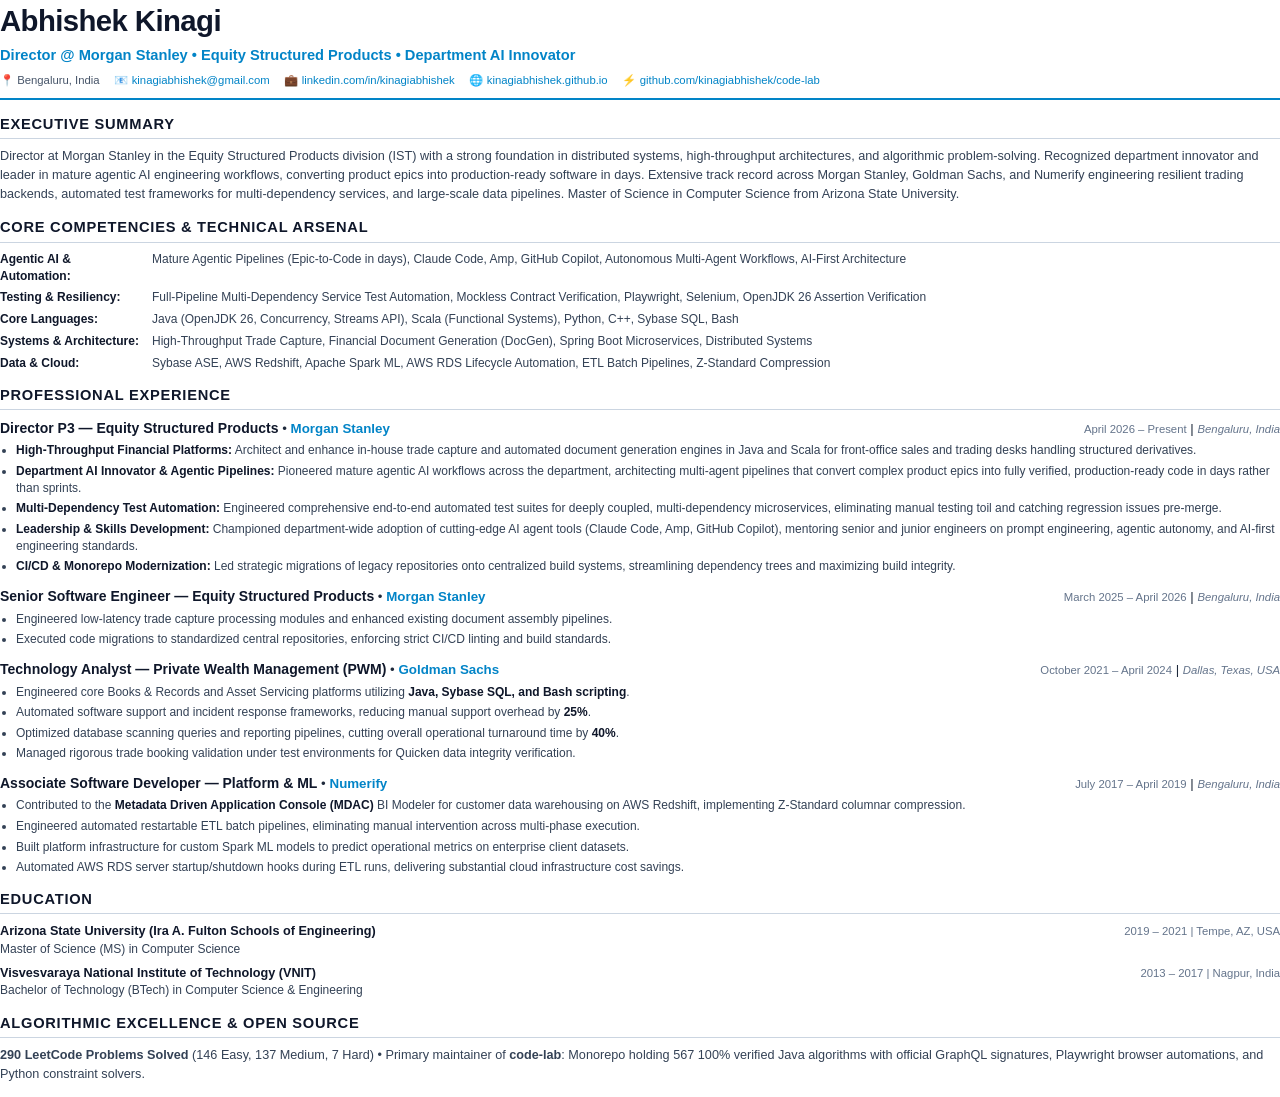
==== resume_source.html @ 62c8afc7 "feat: switch to light quartz theme, add theme toggle, update executive resume and spotlight agentic " ====
<!DOCTYPE html>
<html lang="en">
<head>
  <meta charset="UTF-8">
  <title>Abhishek Kinagi - Resume</title>
  <style>
    @page {
      size: A4;
      margin: 12mm 14mm;
    }
    * {
      box-sizing: border-box;
      margin: 0;
      padding: 0;
    }
    body {
      font-family: -apple-system, BlinkMacSystemFont, "Segoe UI", Roboto, "Helvetica Neue", Arial, sans-serif;
      color: #1e293b;
      background: #fff;
      font-size: 10pt;
      line-height: 1.45;
    }
    a {
      color: #0284c7;
      text-decoration: none;
    }
    header {
      border-bottom: 2px solid #0284c7;
      padding-bottom: 10px;
      margin-bottom: 14px;
    }
    .header-row {
      display: flex;
      justify-content: space-between;
      align-items: baseline;
    }
    h1 {
      font-size: 22pt;
      font-weight: 800;
      color: #0f172a;
      letter-spacing: -0.02em;
    }
    .title-sub {
      font-size: 11pt;
      font-weight: 600;
      color: #0284c7;
      margin-top: 2px;
    }
    .contact-info {
      font-size: 8.5pt;
      color: #475569;
      margin-top: 6px;
      display: flex;
      gap: 14px;
      flex-wrap: wrap;
    }
    .contact-info span {
      display: inline-flex;
      align-items: center;
      gap: 4px;
    }
    .section {
      margin-bottom: 13px;
    }
    .section-title {
      font-size: 11pt;
      font-weight: 700;
      text-transform: uppercase;
      letter-spacing: 0.05em;
      color: #0f172a;
      border-bottom: 1px solid #cbd5e1;
      padding-bottom: 3px;
      margin-bottom: 8px;
    }
    .summary-text {
      font-size: 9.5pt;
      color: #334155;
      line-height: 1.5;
    }
    .skills-grid {
      display: grid;
      grid-template-columns: 140px 1fr;
      gap: 5px 12px;
      font-size: 9pt;
      line-height: 1.4;
    }
    .skill-cat {
      font-weight: 700;
      color: #0f172a;
    }
    .skill-items {
      color: #334155;
    }
    .job-entry {
      margin-bottom: 11px;
    }
    .job-header {
      display: flex;
      justify-content: space-between;
      align-items: baseline;
      margin-bottom: 2px;
    }
    .job-title {
      font-size: 10.5pt;
      font-weight: 700;
      color: #0f172a;
    }
    .company {
      font-size: 10pt;
      font-weight: 600;
      color: #0284c7;
    }
    .job-date {
      font-size: 8.5pt;
      color: #64748b;
      font-weight: 500;
    }
    .job-location {
      font-size: 8.5pt;
      color: #64748b;
      font-style: italic;
    }
    ul.job-bullets {
      padding-left: 16px;
      margin-top: 4px;
    }
    ul.job-bullets li {
      font-size: 9pt;
      color: #334155;
      margin-bottom: 3.5px;
      line-height: 1.42;
    }
    ul.job-bullets li strong {
      color: #0f172a;
    }
    .edu-entry {
      display: flex;
      justify-content: space-between;
      align-items: baseline;
      margin-bottom: 6px;
    }
    .edu-school {
      font-size: 9.5pt;
      font-weight: 700;
      color: #0f172a;
    }
    .edu-degree {
      font-size: 9pt;
      color: #334155;
    }
    .edu-date {
      font-size: 8.5pt;
      color: #64748b;
    }
  </style>
</head>
<body>

  <header>
    <div class="header-row">
      <div>
        <h1>Abhishek Kinagi</h1>
        <div class="title-sub">Director @ Morgan Stanley • Equity Structured Products • Department AI Innovator</div>
      </div>
    </div>
    <div class="contact-info">
      <span>📍 Bengaluru, India</span>
      <span>📧 <a href="mailto:kinagiabhishek@gmail.com">kinagiabhishek@gmail.com</a></span>
      <span>💼 <a href="https://www.linkedin.com/in/kinagiabhishek/">linkedin.com/in/kinagiabhishek</a></span>
      <span>🌐 <a href="https://kinagiabhishek.github.io/kinagiabhishek/">kinagiabhishek.github.io</a></span>
      <span>⚡ <a href="https://github.com/kinagiabhishek/code-lab">github.com/kinagiabhishek/code-lab</a></span>
    </div>
  </header>

  <section class="section">
    <div class="section-title">Executive Summary</div>
    <p class="summary-text">
      Director at Morgan Stanley in the Equity Structured Products division (IST) with a strong foundation in distributed systems, high-throughput architectures, and algorithmic problem-solving. Recognized department innovator and leader in mature agentic AI engineering workflows, converting product epics into production-ready software in days. Extensive track record across Morgan Stanley, Goldman Sachs, and Numerify engineering resilient trading backends, automated test frameworks for multi-dependency services, and large-scale data pipelines. Master of Science in Computer Science from Arizona State University.
    </p>
  </section>

  <section class="section">
    <div class="section-title">Core Competencies & Technical Arsenal</div>
    <div class="skills-grid">
      <div class="skill-cat">Agentic AI & Automation:</div>
      <div class="skill-items">Mature Agentic Pipelines (Epic-to-Code in days), Claude Code, Amp, GitHub Copilot, Autonomous Multi-Agent Workflows, AI-First Architecture</div>
      <div class="skill-cat">Testing & Resiliency:</div>
      <div class="skill-items">Full-Pipeline Multi-Dependency Service Test Automation, Mockless Contract Verification, Playwright, Selenium, OpenJDK 26 Assertion Verification</div>
      <div class="skill-cat">Core Languages:</div>
      <div class="skill-items">Java (OpenJDK 26, Concurrency, Streams API), Scala (Functional Systems), Python, C++, Sybase SQL, Bash</div>
      <div class="skill-cat">Systems & Architecture:</div>
      <div class="skill-items">High-Throughput Trade Capture, Financial Document Generation (DocGen), Spring Boot Microservices, Distributed Systems</div>
      <div class="skill-cat">Data & Cloud:</div>
      <div class="skill-items">Sybase ASE, AWS Redshift, Apache Spark ML, AWS RDS Lifecycle Automation, ETL Batch Pipelines, Z-Standard Compression</div>
    </div>
  </section>

  <section class="section">
    <div class="section-title">Professional Experience</div>

    <div class="job-entry">
      <div class="job-header">
        <div>
          <span class="job-title">Director P3 — Equity Structured Products</span> • <span class="company">Morgan Stanley</span>
        </div>
        <div>
          <span class="job-date">April 2026 – Present</span> | <span class="job-location">Bengaluru, India</span>
        </div>
      </div>
      <ul class="job-bullets">
        <li><strong>High-Throughput Financial Platforms:</strong> Architect and enhance in-house trade capture and automated document generation engines in Java and Scala for front-office sales and trading desks handling structured derivatives.</li>
        <li><strong>Department AI Innovator & Agentic Pipelines:</strong> Pioneered mature agentic AI workflows across the department, architecting multi-agent pipelines that convert complex product epics into fully verified, production-ready code in days rather than sprints.</li>
        <li><strong>Multi-Dependency Test Automation:</strong> Engineered comprehensive end-to-end automated test suites for deeply coupled, multi-dependency microservices, eliminating manual testing toil and catching regression issues pre-merge.</li>
        <li><strong>Leadership & Skills Development:</strong> Championed department-wide adoption of cutting-edge AI agent tools (Claude Code, Amp, GitHub Copilot), mentoring senior and junior engineers on prompt engineering, agentic autonomy, and AI-first engineering standards.</li>
        <li><strong>CI/CD & Monorepo Modernization:</strong> Led strategic migrations of legacy repositories onto centralized build systems, streamlining dependency trees and maximizing build integrity.</li>
      </ul>
    </div>

    <div class="job-entry">
      <div class="job-header">
        <div>
          <span class="job-title">Senior Software Engineer — Equity Structured Products</span> • <span class="company">Morgan Stanley</span>
        </div>
        <div>
          <span class="job-date">March 2025 – April 2026</span> | <span class="job-location">Bengaluru, India</span>
        </div>
      </div>
      <ul class="job-bullets">
        <li>Engineered low-latency trade capture processing modules and enhanced existing document assembly pipelines.</li>
        <li>Executed code migrations to standardized central repositories, enforcing strict CI/CD linting and build standards.</li>
      </ul>
    </div>

    <div class="job-entry">
      <div class="job-header">
        <div>
          <span class="job-title">Technology Analyst — Private Wealth Management (PWM)</span> • <span class="company">Goldman Sachs</span>
        </div>
        <div>
          <span class="job-date">October 2021 – April 2024</span> | <span class="job-location">Dallas, Texas, USA</span>
        </div>
      </div>
      <ul class="job-bullets">
        <li>Engineered core Books & Records and Asset Servicing platforms utilizing <strong>Java, Sybase SQL, and Bash scripting</strong>.</li>
        <li>Automated software support and incident response frameworks, reducing manual support overhead by <strong>25%</strong>.</li>
        <li>Optimized database scanning queries and reporting pipelines, cutting overall operational turnaround time by <strong>40%</strong>.</li>
        <li>Managed rigorous trade booking validation under test environments for Quicken data integrity verification.</li>
      </ul>
    </div>

    <div class="job-entry">
      <div class="job-header">
        <div>
          <span class="job-title">Associate Software Developer — Platform & ML</span> • <span class="company">Numerify</span>
        </div>
        <div>
          <span class="job-date">July 2017 – April 2019</span> | <span class="job-location">Bengaluru, India</span>
        </div>
      </div>
      <ul class="job-bullets">
        <li>Contributed to the <strong>Metadata Driven Application Console (MDAC)</strong> BI Modeler for customer data warehousing on AWS Redshift, implementing Z-Standard columnar compression.</li>
        <li>Engineered automated restartable ETL batch pipelines, eliminating manual intervention across multi-phase execution.</li>
        <li>Built platform infrastructure for custom Spark ML models to predict operational metrics on enterprise client datasets.</li>
        <li>Automated AWS RDS server startup/shutdown hooks during ETL runs, delivering substantial cloud infrastructure cost savings.</li>
      </ul>
    </div>
  </section>

  <section class="section">
    <div class="section-title">Education</div>
    <div class="edu-entry">
      <div>
        <div class="edu-school">Arizona State University (Ira A. Fulton Schools of Engineering)</div>
        <div class="edu-degree">Master of Science (MS) in Computer Science</div>
      </div>
      <div class="edu-date">2019 – 2021 | Tempe, AZ, USA</div>
    </div>
    <div class="edu-entry">
      <div>
        <div class="edu-school">Visvesvaraya National Institute of Technology (VNIT)</div>
        <div class="edu-degree">Bachelor of Technology (BTech) in Computer Science & Engineering</div>
      </div>
      <div class="edu-date">2013 – 2017 | Nagpur, India</div>
    </div>
  </section>

  <section class="section">
    <div class="section-title">Algorithmic Excellence & Open Source</div>
    <p class="summary-text">
      <strong>290 LeetCode Problems Solved</strong> (146 Easy, 137 Medium, 7 Hard) • Primary maintainer of <strong>code-lab</strong>: Monorepo holding 567 100% verified Java algorithms with official GraphQL signatures, Playwright browser automations, and Python constraint solvers.
    </p>
  </section>

</body>
</html>
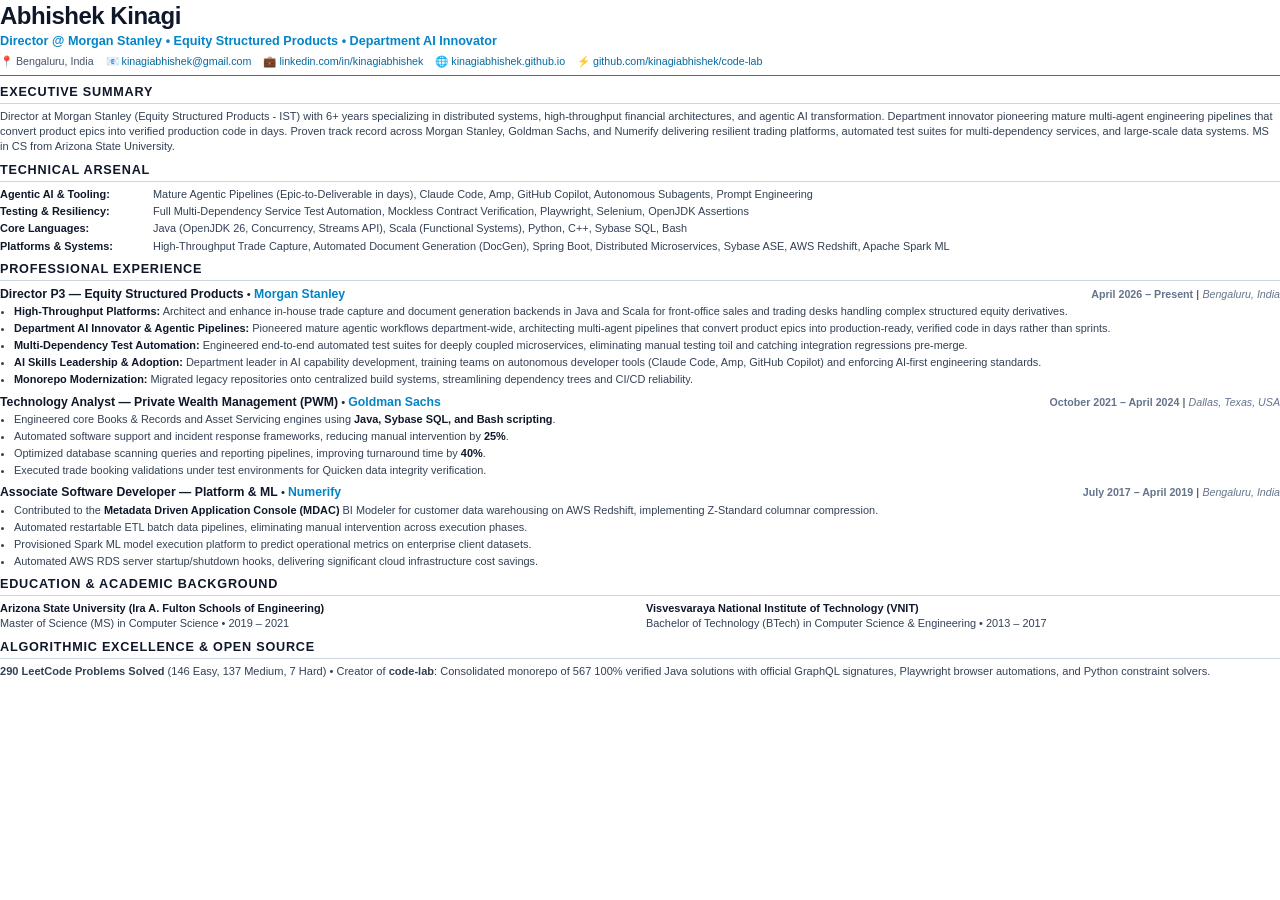
==== commit 84446836: "docs: streamline executive resume into high-density 1-page format" ====
--- a/resume_source.html
+++ b/resume_source.html
@@ -6,7 +6,7 @@
   <style>
     @page {
       size: A4;
-      margin: 12mm 14mm;
+      margin: 8mm 12mm;
     }
     * {
       box-sizing: border-box;
@@ -17,17 +17,17 @@
       font-family: -apple-system, BlinkMacSystemFont, "Segoe UI", Roboto, "Helvetica Neue", Arial, sans-serif;
       color: #1e293b;
       background: #fff;
-      font-size: 10pt;
-      line-height: 1.45;
+      font-size: 8.5pt;
+      line-height: 1.35;
     }
     a {
-      color: #0284c7;
+      color: #0369a1;
       text-decoration: none;
     }
     header {
-      border-bottom: 2px solid #0284c7;
-      padding-bottom: 10px;
-      margin-bottom: 14px;
+      border-bottom: 1.5px solid #0284c7;
+      padding-bottom: 6px;
+      margin-bottom: 8px;
     }
     .header-row {
       display: flex;
@@ -35,54 +35,49 @@
       align-items: baseline;
     }
     h1 {
-      font-size: 22pt;
+      font-size: 18pt;
       font-weight: 800;
       color: #0f172a;
       letter-spacing: -0.02em;
     }
     .title-sub {
-      font-size: 11pt;
-      font-weight: 600;
+      font-size: 9.5pt;
+      font-weight: 700;
       color: #0284c7;
-      margin-top: 2px;
+      margin-top: 1px;
     }
     .contact-info {
-      font-size: 8.5pt;
+      font-size: 8pt;
       color: #475569;
-      margin-top: 6px;
+      margin-top: 4px;
       display: flex;
-      gap: 14px;
+      gap: 12px;
       flex-wrap: wrap;
     }
-    .contact-info span {
-      display: inline-flex;
-      align-items: center;
-      gap: 4px;
-    }
     .section {
-      margin-bottom: 13px;
+      margin-bottom: 8px;
     }
     .section-title {
-      font-size: 11pt;
-      font-weight: 700;
+      font-size: 9.5pt;
+      font-weight: 800;
       text-transform: uppercase;
-      letter-spacing: 0.05em;
+      letter-spacing: 0.06em;
       color: #0f172a;
       border-bottom: 1px solid #cbd5e1;
-      padding-bottom: 3px;
-      margin-bottom: 8px;
+      padding-bottom: 2px;
+      margin-bottom: 5px;
     }
     .summary-text {
-      font-size: 9.5pt;
-      color: #334155;
-      line-height: 1.5;
+      font-size: 8.3pt;
+      color: #334155;
+      line-height: 1.35;
     }
     .skills-grid {
       display: grid;
-      grid-template-columns: 140px 1fr;
-      gap: 5px 12px;
-      font-size: 9pt;
-      line-height: 1.4;
+      grid-template-columns: 145px 1fr;
+      gap: 3px 8px;
+      font-size: 8.2pt;
+      line-height: 1.3;
     }
     .skill-cat {
       font-weight: 700;
@@ -92,7 +87,7 @@
       color: #334155;
     }
     .job-entry {
-      margin-bottom: 11px;
+      margin-bottom: 7px;
     }
     .job-header {
       display: flex;
@@ -101,55 +96,55 @@
       margin-bottom: 2px;
     }
     .job-title {
-      font-size: 10.5pt;
+      font-size: 9.2pt;
       font-weight: 700;
       color: #0f172a;
     }
     .company {
-      font-size: 10pt;
+      font-size: 9.2pt;
+      font-weight: 700;
+      color: #0284c7;
+    }
+    .job-date {
+      font-size: 8pt;
+      color: #64748b;
       font-weight: 600;
-      color: #0284c7;
-    }
-    .job-date {
-      font-size: 8.5pt;
-      color: #64748b;
-      font-weight: 500;
     }
     .job-location {
-      font-size: 8.5pt;
+      font-size: 8pt;
       color: #64748b;
       font-style: italic;
     }
     ul.job-bullets {
-      padding-left: 16px;
-      margin-top: 4px;
+      padding-left: 14px;
+      margin-top: 2px;
     }
     ul.job-bullets li {
-      font-size: 9pt;
-      color: #334155;
-      margin-bottom: 3.5px;
-      line-height: 1.42;
+      font-size: 8.2pt;
+      color: #334155;
+      margin-bottom: 2.5px;
+      line-height: 1.32;
     }
     ul.job-bullets li strong {
       color: #0f172a;
     }
-    .edu-entry {
-      display: flex;
-      justify-content: space-between;
-      align-items: baseline;
-      margin-bottom: 6px;
+    .edu-grid {
+      display: grid;
+      grid-template-columns: 1fr 1fr;
+      gap: 12px;
+    }
+    .edu-item {
+      font-size: 8.2pt;
     }
     .edu-school {
-      font-size: 9.5pt;
       font-weight: 700;
       color: #0f172a;
     }
     .edu-degree {
-      font-size: 9pt;
       color: #334155;
     }
     .edu-date {
-      font-size: 8.5pt;
+      font-size: 7.8pt;
       color: #64748b;
     }
   </style>
@@ -175,23 +170,21 @@
   <section class="section">
     <div class="section-title">Executive Summary</div>
     <p class="summary-text">
-      Director at Morgan Stanley in the Equity Structured Products division (IST) with a strong foundation in distributed systems, high-throughput architectures, and algorithmic problem-solving. Recognized department innovator and leader in mature agentic AI engineering workflows, converting product epics into production-ready software in days. Extensive track record across Morgan Stanley, Goldman Sachs, and Numerify engineering resilient trading backends, automated test frameworks for multi-dependency services, and large-scale data pipelines. Master of Science in Computer Science from Arizona State University.
+      Director at Morgan Stanley (Equity Structured Products - IST) with 6+ years specializing in distributed systems, high-throughput financial architectures, and agentic AI transformation. Department innovator pioneering mature multi-agent engineering pipelines that convert product epics into verified production code in days. Proven track record across Morgan Stanley, Goldman Sachs, and Numerify delivering resilient trading platforms, automated test suites for multi-dependency services, and large-scale data systems. MS in CS from Arizona State University.
     </p>
   </section>
 
   <section class="section">
-    <div class="section-title">Core Competencies & Technical Arsenal</div>
+    <div class="section-title">Technical Arsenal</div>
     <div class="skills-grid">
-      <div class="skill-cat">Agentic AI & Automation:</div>
-      <div class="skill-items">Mature Agentic Pipelines (Epic-to-Code in days), Claude Code, Amp, GitHub Copilot, Autonomous Multi-Agent Workflows, AI-First Architecture</div>
+      <div class="skill-cat">Agentic AI & Tooling:</div>
+      <div class="skill-items">Mature Agentic Pipelines (Epic-to-Deliverable in days), Claude Code, Amp, GitHub Copilot, Autonomous Subagents, Prompt Engineering</div>
       <div class="skill-cat">Testing & Resiliency:</div>
-      <div class="skill-items">Full-Pipeline Multi-Dependency Service Test Automation, Mockless Contract Verification, Playwright, Selenium, OpenJDK 26 Assertion Verification</div>
+      <div class="skill-items">Full Multi-Dependency Service Test Automation, Mockless Contract Verification, Playwright, Selenium, OpenJDK Assertions</div>
       <div class="skill-cat">Core Languages:</div>
       <div class="skill-items">Java (OpenJDK 26, Concurrency, Streams API), Scala (Functional Systems), Python, C++, Sybase SQL, Bash</div>
-      <div class="skill-cat">Systems & Architecture:</div>
-      <div class="skill-items">High-Throughput Trade Capture, Financial Document Generation (DocGen), Spring Boot Microservices, Distributed Systems</div>
-      <div class="skill-cat">Data & Cloud:</div>
-      <div class="skill-items">Sybase ASE, AWS Redshift, Apache Spark ML, AWS RDS Lifecycle Automation, ETL Batch Pipelines, Z-Standard Compression</div>
+      <div class="skill-cat">Platforms & Systems:</div>
+      <div class="skill-items">High-Throughput Trade Capture, Automated Document Generation (DocGen), Spring Boot, Distributed Microservices, Sybase ASE, AWS Redshift, Apache Spark ML</div>
     </div>
   </section>
 
@@ -208,49 +201,34 @@
         </div>
       </div>
       <ul class="job-bullets">
-        <li><strong>High-Throughput Financial Platforms:</strong> Architect and enhance in-house trade capture and automated document generation engines in Java and Scala for front-office sales and trading desks handling structured derivatives.</li>
-        <li><strong>Department AI Innovator & Agentic Pipelines:</strong> Pioneered mature agentic AI workflows across the department, architecting multi-agent pipelines that convert complex product epics into fully verified, production-ready code in days rather than sprints.</li>
-        <li><strong>Multi-Dependency Test Automation:</strong> Engineered comprehensive end-to-end automated test suites for deeply coupled, multi-dependency microservices, eliminating manual testing toil and catching regression issues pre-merge.</li>
-        <li><strong>Leadership & Skills Development:</strong> Championed department-wide adoption of cutting-edge AI agent tools (Claude Code, Amp, GitHub Copilot), mentoring senior and junior engineers on prompt engineering, agentic autonomy, and AI-first engineering standards.</li>
-        <li><strong>CI/CD & Monorepo Modernization:</strong> Led strategic migrations of legacy repositories onto centralized build systems, streamlining dependency trees and maximizing build integrity.</li>
+        <li><strong>High-Throughput Platforms:</strong> Architect and enhance in-house trade capture and document generation backends in Java and Scala for front-office sales and trading desks handling complex structured equity derivatives.</li>
+        <li><strong>Department AI Innovator & Agentic Pipelines:</strong> Pioneered mature agentic workflows department-wide, architecting multi-agent pipelines that convert product epics into production-ready, verified code in days rather than sprints.</li>
+        <li><strong>Multi-Dependency Test Automation:</strong> Engineered end-to-end automated test suites for deeply coupled microservices, eliminating manual testing toil and catching integration regressions pre-merge.</li>
+        <li><strong>AI Skills Leadership & Adoption:</strong> Department leader in AI capability development, training teams on autonomous developer tools (Claude Code, Amp, GitHub Copilot) and enforcing AI-first engineering standards.</li>
+        <li><strong>Monorepo Modernization:</strong> Migrated legacy repositories onto centralized build systems, streamlining dependency trees and CI/CD reliability.</li>
       </ul>
     </div>
 
     <div class="job-entry">
       <div class="job-header">
         <div>
-          <span class="job-title">Senior Software Engineer — Equity Structured Products</span> • <span class="company">Morgan Stanley</span>
-        </div>
-        <div>
-          <span class="job-date">March 2025 – April 2026</span> | <span class="job-location">Bengaluru, India</span>
+          <span class="job-title">Technology Analyst — Private Wealth Management (PWM)</span> • <span class="company">Goldman Sachs</span>
+        </div>
+        <div>
+          <span class="job-date">October 2021 – April 2024</span> | <span class="job-location">Dallas, Texas, USA</span>
         </div>
       </div>
       <ul class="job-bullets">
-        <li>Engineered low-latency trade capture processing modules and enhanced existing document assembly pipelines.</li>
-        <li>Executed code migrations to standardized central repositories, enforcing strict CI/CD linting and build standards.</li>
+        <li>Engineered core Books & Records and Asset Servicing engines using <strong>Java, Sybase SQL, and Bash scripting</strong>.</li>
+        <li>Automated software support and incident response frameworks, reducing manual intervention by <strong>25%</strong>.</li>
+        <li>Optimized database scanning queries and reporting pipelines, improving turnaround time by <strong>40%</strong>.</li>
+        <li>Executed trade booking validations under test environments for Quicken data integrity verification.</li>
       </ul>
     </div>
 
     <div class="job-entry">
       <div class="job-header">
         <div>
-          <span class="job-title">Technology Analyst — Private Wealth Management (PWM)</span> • <span class="company">Goldman Sachs</span>
-        </div>
-        <div>
-          <span class="job-date">October 2021 – April 2024</span> | <span class="job-location">Dallas, Texas, USA</span>
-        </div>
-      </div>
-      <ul class="job-bullets">
-        <li>Engineered core Books & Records and Asset Servicing platforms utilizing <strong>Java, Sybase SQL, and Bash scripting</strong>.</li>
-        <li>Automated software support and incident response frameworks, reducing manual support overhead by <strong>25%</strong>.</li>
-        <li>Optimized database scanning queries and reporting pipelines, cutting overall operational turnaround time by <strong>40%</strong>.</li>
-        <li>Managed rigorous trade booking validation under test environments for Quicken data integrity verification.</li>
-      </ul>
-    </div>
-
-    <div class="job-entry">
-      <div class="job-header">
-        <div>
           <span class="job-title">Associate Software Developer — Platform & ML</span> • <span class="company">Numerify</span>
         </div>
         <div>
@@ -259,35 +237,31 @@
       </div>
       <ul class="job-bullets">
         <li>Contributed to the <strong>Metadata Driven Application Console (MDAC)</strong> BI Modeler for customer data warehousing on AWS Redshift, implementing Z-Standard columnar compression.</li>
-        <li>Engineered automated restartable ETL batch pipelines, eliminating manual intervention across multi-phase execution.</li>
-        <li>Built platform infrastructure for custom Spark ML models to predict operational metrics on enterprise client datasets.</li>
-        <li>Automated AWS RDS server startup/shutdown hooks during ETL runs, delivering substantial cloud infrastructure cost savings.</li>
+        <li>Automated restartable ETL batch data pipelines, eliminating manual intervention across execution phases.</li>
+        <li>Provisioned Spark ML model execution platform to predict operational metrics on enterprise client datasets.</li>
+        <li>Automated AWS RDS server startup/shutdown hooks, delivering significant cloud infrastructure cost savings.</li>
       </ul>
     </div>
   </section>
 
   <section class="section">
-    <div class="section-title">Education</div>
-    <div class="edu-entry">
-      <div>
+    <div class="section-title">Education & Academic Background</div>
+    <div class="edu-grid">
+      <div class="edu-item">
         <div class="edu-school">Arizona State University (Ira A. Fulton Schools of Engineering)</div>
-        <div class="edu-degree">Master of Science (MS) in Computer Science</div>
-      </div>
-      <div class="edu-date">2019 – 2021 | Tempe, AZ, USA</div>
-    </div>
-    <div class="edu-entry">
-      <div>
+        <div class="edu-degree">Master of Science (MS) in Computer Science • 2019 – 2021</div>
+      </div>
+      <div class="edu-item">
         <div class="edu-school">Visvesvaraya National Institute of Technology (VNIT)</div>
-        <div class="edu-degree">Bachelor of Technology (BTech) in Computer Science & Engineering</div>
-      </div>
-      <div class="edu-date">2013 – 2017 | Nagpur, India</div>
+        <div class="edu-degree">Bachelor of Technology (BTech) in Computer Science & Engineering • 2013 – 2017</div>
+      </div>
     </div>
   </section>
 
   <section class="section">
     <div class="section-title">Algorithmic Excellence & Open Source</div>
     <p class="summary-text">
-      <strong>290 LeetCode Problems Solved</strong> (146 Easy, 137 Medium, 7 Hard) • Primary maintainer of <strong>code-lab</strong>: Monorepo holding 567 100% verified Java algorithms with official GraphQL signatures, Playwright browser automations, and Python constraint solvers.
+      <strong>290 LeetCode Problems Solved</strong> (146 Easy, 137 Medium, 7 Hard) • Creator of <strong>code-lab</strong>: Consolidated monorepo of 567 100% verified Java solutions with official GraphQL signatures, Playwright browser automations, and Python constraint solvers.
     </p>
   </section>
 
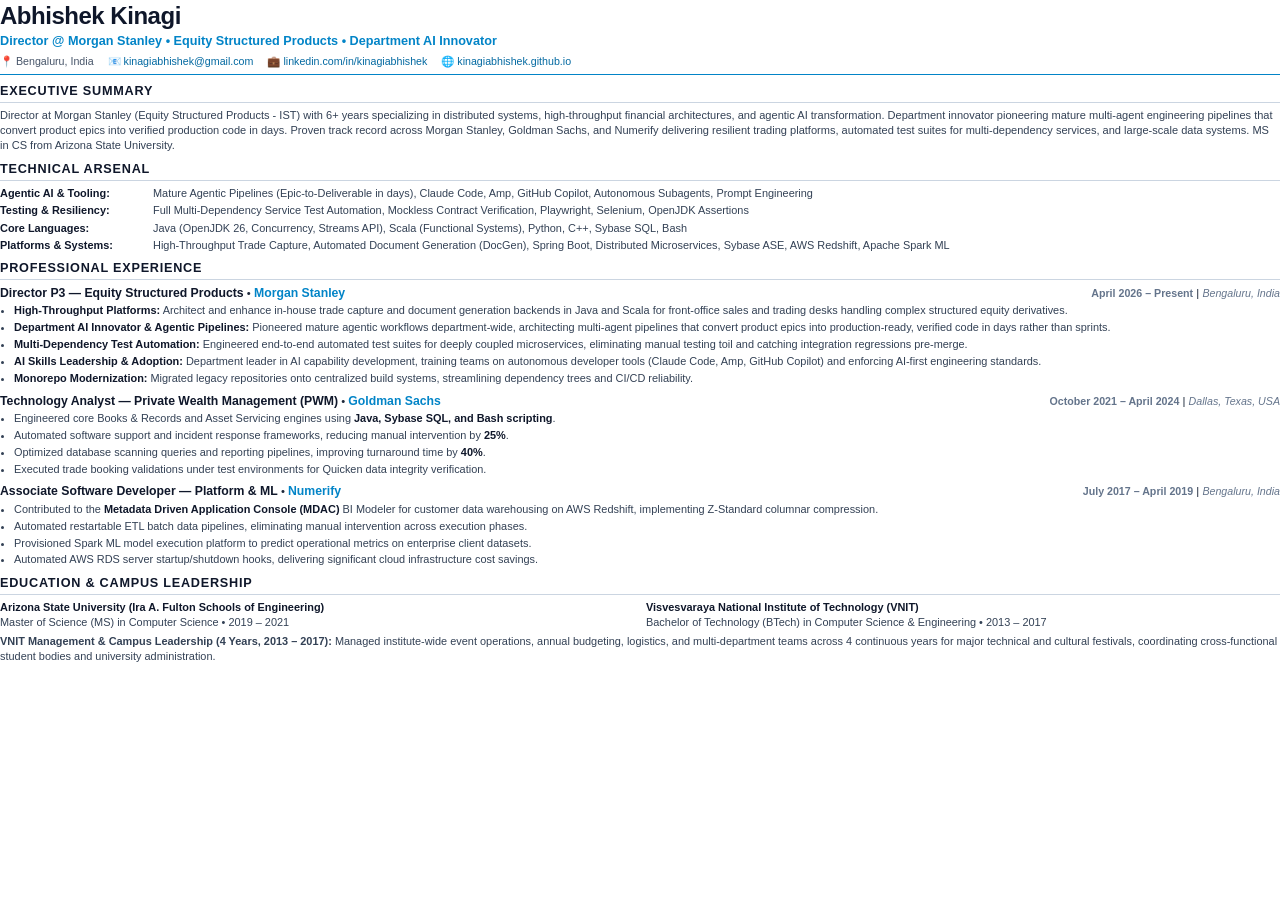
==== commit 8e02855c: "feat: de-emphasize leetcode metrics, highlight 4-year VNIT leadership, and update 1-page resume" ====
--- a/resume_source.html
+++ b/resume_source.html
@@ -18,7 +18,7 @@
       color: #1e293b;
       background: #fff;
       font-size: 8.5pt;
-      line-height: 1.35;
+      line-height: 1.34;
     }
     a {
       color: #0369a1;
@@ -51,7 +51,7 @@
       color: #475569;
       margin-top: 4px;
       display: flex;
-      gap: 12px;
+      gap: 14px;
       flex-wrap: wrap;
     }
     .section {
@@ -143,9 +143,10 @@
     .edu-degree {
       color: #334155;
     }
-    .edu-date {
-      font-size: 7.8pt;
-      color: #64748b;
+    .leadership-box {
+      font-size: 8.2pt;
+      color: #334155;
+      line-height: 1.35;
     }
   </style>
 </head>
@@ -163,7 +164,6 @@
       <span>📧 <a href="mailto:kinagiabhishek@gmail.com">kinagiabhishek@gmail.com</a></span>
       <span>💼 <a href="https://www.linkedin.com/in/kinagiabhishek/">linkedin.com/in/kinagiabhishek</a></span>
       <span>🌐 <a href="https://kinagiabhishek.github.io/kinagiabhishek/">kinagiabhishek.github.io</a></span>
-      <span>⚡ <a href="https://github.com/kinagiabhishek/code-lab">github.com/kinagiabhishek/code-lab</a></span>
     </div>
   </header>
 
@@ -245,7 +245,7 @@
   </section>
 
   <section class="section">
-    <div class="section-title">Education & Academic Background</div>
+    <div class="section-title">Education & Campus Leadership</div>
     <div class="edu-grid">
       <div class="edu-item">
         <div class="edu-school">Arizona State University (Ira A. Fulton Schools of Engineering)</div>
@@ -256,13 +256,9 @@
         <div class="edu-degree">Bachelor of Technology (BTech) in Computer Science & Engineering • 2013 – 2017</div>
       </div>
     </div>
-  </section>
-
-  <section class="section">
-    <div class="section-title">Algorithmic Excellence & Open Source</div>
-    <p class="summary-text">
-      <strong>290 LeetCode Problems Solved</strong> (146 Easy, 137 Medium, 7 Hard) • Creator of <strong>code-lab</strong>: Consolidated monorepo of 567 100% verified Java solutions with official GraphQL signatures, Playwright browser automations, and Python constraint solvers.
-    </p>
+    <div class="leadership-box" style="margin-top: 5px;">
+      <strong>VNIT Management & Campus Leadership (4 Years, 2013 – 2017):</strong> Managed institute-wide event operations, annual budgeting, logistics, and multi-department teams across 4 continuous years for major technical and cultural festivals, coordinating cross-functional student bodies and university administration.
+    </div>
   </section>
 
 </body>
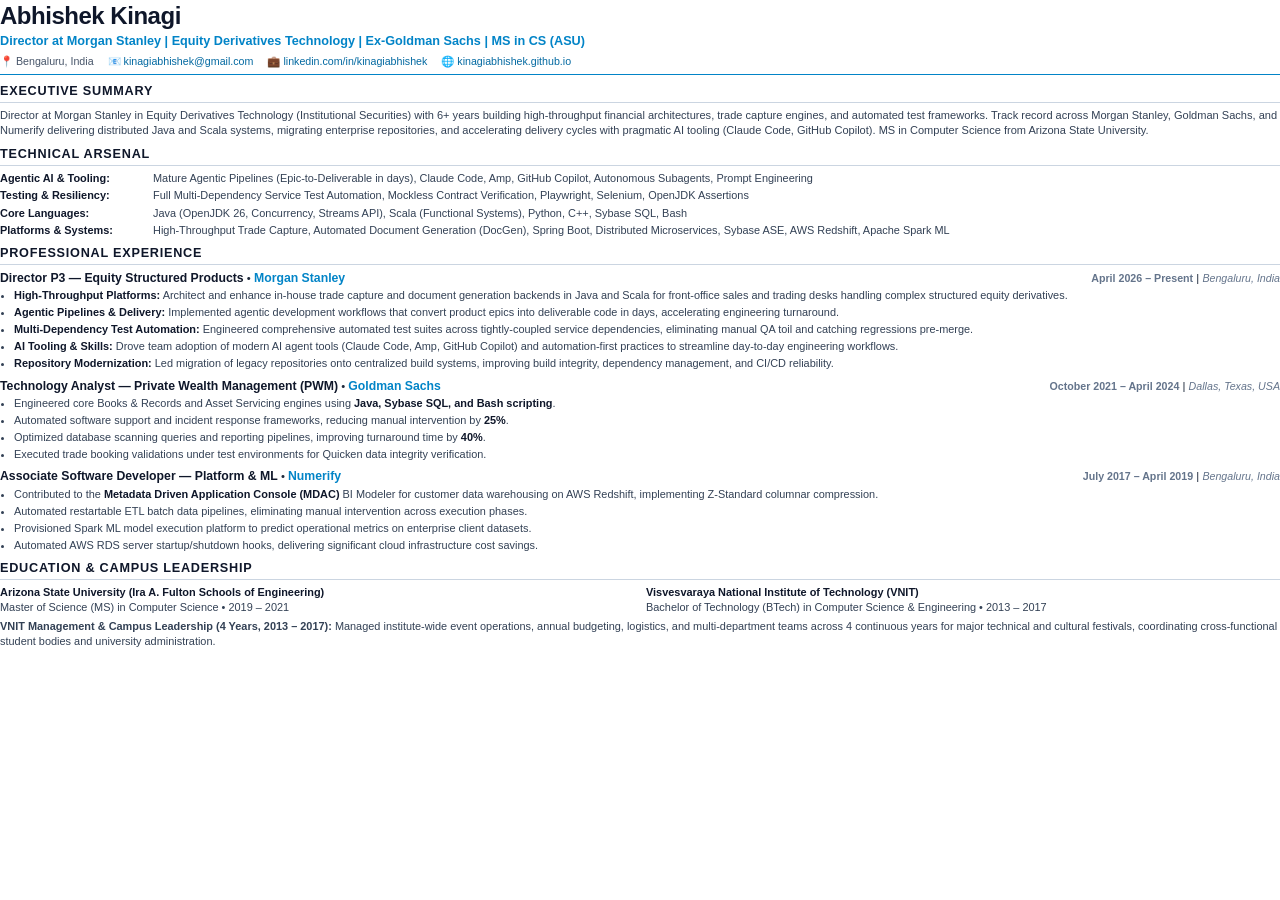
==== commit a38c3d46: "Align headline to Director at Morgan Stanley | Equity Derivatives Technology | Ex-Goldman Sachs | MS" ====
--- a/resume_source.html
+++ b/resume_source.html
@@ -156,7 +156,7 @@
     <div class="header-row">
       <div>
         <h1>Abhishek Kinagi</h1>
-        <div class="title-sub">Director @ Morgan Stanley • Equity Structured Products • Department AI Innovator</div>
+        <div class="title-sub">Director at Morgan Stanley | Equity Derivatives Technology | Ex-Goldman Sachs | MS in CS (ASU)</div>
       </div>
     </div>
     <div class="contact-info">
@@ -170,7 +170,7 @@
   <section class="section">
     <div class="section-title">Executive Summary</div>
     <p class="summary-text">
-      Director at Morgan Stanley (Equity Structured Products - IST) with 6+ years specializing in distributed systems, high-throughput financial architectures, and agentic AI transformation. Department innovator pioneering mature multi-agent engineering pipelines that convert product epics into verified production code in days. Proven track record across Morgan Stanley, Goldman Sachs, and Numerify delivering resilient trading platforms, automated test suites for multi-dependency services, and large-scale data systems. MS in CS from Arizona State University.
+      Director at Morgan Stanley in Equity Derivatives Technology (Institutional Securities) with 6+ years building high-throughput financial architectures, trade capture engines, and automated test frameworks. Track record across Morgan Stanley, Goldman Sachs, and Numerify delivering distributed Java and Scala systems, migrating enterprise repositories, and accelerating delivery cycles with pragmatic AI tooling (Claude Code, GitHub Copilot). MS in Computer Science from Arizona State University.
     </p>
   </section>
 
@@ -202,10 +202,10 @@
       </div>
       <ul class="job-bullets">
         <li><strong>High-Throughput Platforms:</strong> Architect and enhance in-house trade capture and document generation backends in Java and Scala for front-office sales and trading desks handling complex structured equity derivatives.</li>
-        <li><strong>Department AI Innovator & Agentic Pipelines:</strong> Pioneered mature agentic workflows department-wide, architecting multi-agent pipelines that convert product epics into production-ready, verified code in days rather than sprints.</li>
-        <li><strong>Multi-Dependency Test Automation:</strong> Engineered end-to-end automated test suites for deeply coupled microservices, eliminating manual testing toil and catching integration regressions pre-merge.</li>
-        <li><strong>AI Skills Leadership & Adoption:</strong> Department leader in AI capability development, training teams on autonomous developer tools (Claude Code, Amp, GitHub Copilot) and enforcing AI-first engineering standards.</li>
-        <li><strong>Monorepo Modernization:</strong> Migrated legacy repositories onto centralized build systems, streamlining dependency trees and CI/CD reliability.</li>
+        <li><strong>Agentic Pipelines & Delivery:</strong> Implemented agentic development workflows that convert product epics into deliverable code in days, accelerating engineering turnaround.</li>
+        <li><strong>Multi-Dependency Test Automation:</strong> Engineered comprehensive automated test suites across tightly-coupled service dependencies, eliminating manual QA toil and catching regressions pre-merge.</li>
+        <li><strong>AI Tooling & Skills:</strong> Drove team adoption of modern AI agent tools (Claude Code, Amp, GitHub Copilot) and automation-first practices to streamline day-to-day engineering workflows.</li>
+        <li><strong>Repository Modernization:</strong> Led migration of legacy repositories onto centralized build systems, improving build integrity, dependency management, and CI/CD reliability.</li>
       </ul>
     </div>
 
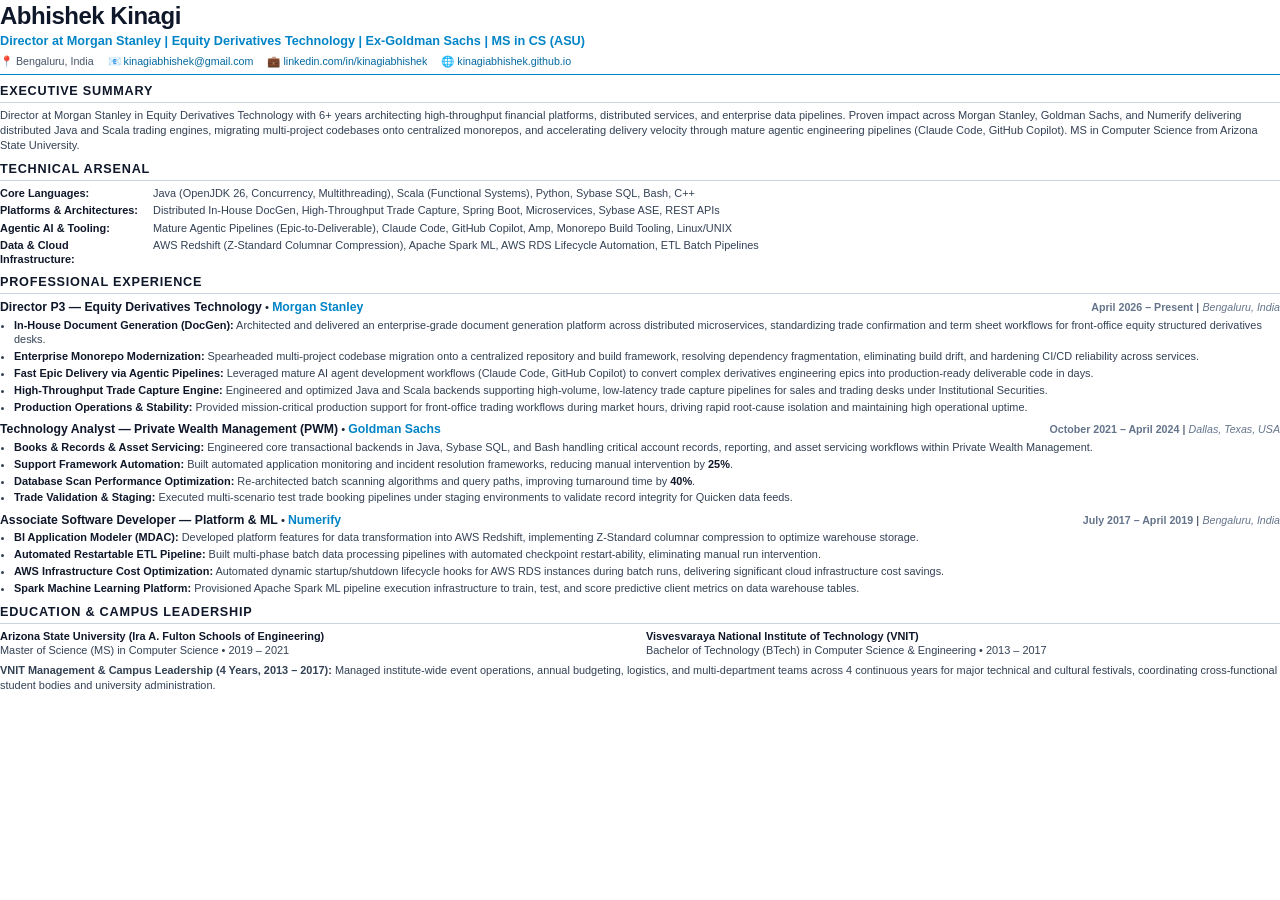
==== commit 88f496f5: "docs: streamline resume and site into project-driven deliverables and remove agentic test claims" ====
--- a/resume_source.html
+++ b/resume_source.html
@@ -170,21 +170,21 @@
   <section class="section">
     <div class="section-title">Executive Summary</div>
     <p class="summary-text">
-      Director at Morgan Stanley in Equity Derivatives Technology (Institutional Securities) with 6+ years building high-throughput financial architectures, trade capture engines, and automated test frameworks. Track record across Morgan Stanley, Goldman Sachs, and Numerify delivering distributed Java and Scala systems, migrating enterprise repositories, and accelerating delivery cycles with pragmatic AI tooling (Claude Code, GitHub Copilot). MS in Computer Science from Arizona State University.
+      Director at Morgan Stanley in Equity Derivatives Technology with 6+ years architecting high-throughput financial platforms, distributed services, and enterprise data pipelines. Proven impact across Morgan Stanley, Goldman Sachs, and Numerify delivering distributed Java and Scala trading engines, migrating multi-project codebases onto centralized monorepos, and accelerating delivery velocity through mature agentic engineering pipelines (Claude Code, GitHub Copilot). MS in Computer Science from Arizona State University.
     </p>
   </section>
 
   <section class="section">
     <div class="section-title">Technical Arsenal</div>
     <div class="skills-grid">
+      <div class="skill-cat">Core Languages:</div>
+      <div class="skill-items">Java (OpenJDK 26, Concurrency, Multithreading), Scala (Functional Systems), Python, Sybase SQL, Bash, C++</div>
+      <div class="skill-cat">Platforms & Architectures:</div>
+      <div class="skill-items">Distributed In-House DocGen, High-Throughput Trade Capture, Spring Boot, Microservices, Sybase ASE, REST APIs</div>
       <div class="skill-cat">Agentic AI & Tooling:</div>
-      <div class="skill-items">Mature Agentic Pipelines (Epic-to-Deliverable in days), Claude Code, Amp, GitHub Copilot, Autonomous Subagents, Prompt Engineering</div>
-      <div class="skill-cat">Testing & Resiliency:</div>
-      <div class="skill-items">Full Multi-Dependency Service Test Automation, Mockless Contract Verification, Playwright, Selenium, OpenJDK Assertions</div>
-      <div class="skill-cat">Core Languages:</div>
-      <div class="skill-items">Java (OpenJDK 26, Concurrency, Streams API), Scala (Functional Systems), Python, C++, Sybase SQL, Bash</div>
-      <div class="skill-cat">Platforms & Systems:</div>
-      <div class="skill-items">High-Throughput Trade Capture, Automated Document Generation (DocGen), Spring Boot, Distributed Microservices, Sybase ASE, AWS Redshift, Apache Spark ML</div>
+      <div class="skill-items">Mature Agentic Pipelines (Epic-to-Deliverable), Claude Code, GitHub Copilot, Amp, Monorepo Build Tooling, Linux/UNIX</div>
+      <div class="skill-cat">Data & Cloud Infrastructure:</div>
+      <div class="skill-items">AWS Redshift (Z-Standard Columnar Compression), Apache Spark ML, AWS RDS Lifecycle Automation, ETL Batch Pipelines</div>
     </div>
   </section>
 
@@ -194,18 +194,18 @@
     <div class="job-entry">
       <div class="job-header">
         <div>
-          <span class="job-title">Director P3 — Equity Structured Products</span> • <span class="company">Morgan Stanley</span>
+          <span class="job-title">Director P3 — Equity Derivatives Technology</span> • <span class="company">Morgan Stanley</span>
         </div>
         <div>
           <span class="job-date">April 2026 – Present</span> | <span class="job-location">Bengaluru, India</span>
         </div>
       </div>
       <ul class="job-bullets">
-        <li><strong>High-Throughput Platforms:</strong> Architect and enhance in-house trade capture and document generation backends in Java and Scala for front-office sales and trading desks handling complex structured equity derivatives.</li>
-        <li><strong>Agentic Pipelines & Delivery:</strong> Implemented agentic development workflows that convert product epics into deliverable code in days, accelerating engineering turnaround.</li>
-        <li><strong>Multi-Dependency Test Automation:</strong> Engineered comprehensive automated test suites across tightly-coupled service dependencies, eliminating manual QA toil and catching regressions pre-merge.</li>
-        <li><strong>AI Tooling & Skills:</strong> Drove team adoption of modern AI agent tools (Claude Code, Amp, GitHub Copilot) and automation-first practices to streamline day-to-day engineering workflows.</li>
-        <li><strong>Repository Modernization:</strong> Led migration of legacy repositories onto centralized build systems, improving build integrity, dependency management, and CI/CD reliability.</li>
+        <li><strong>In-House Document Generation (DocGen):</strong> Architected and delivered an enterprise-grade document generation platform across distributed microservices, standardizing trade confirmation and term sheet workflows for front-office equity structured derivatives desks.</li>
+        <li><strong>Enterprise Monorepo Modernization:</strong> Spearheaded multi-project codebase migration onto a centralized repository and build framework, resolving dependency fragmentation, eliminating build drift, and hardening CI/CD reliability across services.</li>
+        <li><strong>Fast Epic Delivery via Agentic Pipelines:</strong> Leveraged mature AI agent development workflows (Claude Code, GitHub Copilot) to convert complex derivatives engineering epics into production-ready deliverable code in days.</li>
+        <li><strong>High-Throughput Trade Capture Engine:</strong> Engineered and optimized Java and Scala backends supporting high-volume, low-latency trade capture pipelines for sales and trading desks under Institutional Securities.</li>
+        <li><strong>Production Operations & Stability:</strong> Provided mission-critical production support for front-office trading workflows during market hours, driving rapid root-cause isolation and maintaining high operational uptime.</li>
       </ul>
     </div>
 
@@ -219,10 +219,10 @@
         </div>
       </div>
       <ul class="job-bullets">
-        <li>Engineered core Books & Records and Asset Servicing engines using <strong>Java, Sybase SQL, and Bash scripting</strong>.</li>
-        <li>Automated software support and incident response frameworks, reducing manual intervention by <strong>25%</strong>.</li>
-        <li>Optimized database scanning queries and reporting pipelines, improving turnaround time by <strong>40%</strong>.</li>
-        <li>Executed trade booking validations under test environments for Quicken data integrity verification.</li>
+        <li><strong>Books & Records & Asset Servicing:</strong> Engineered core transactional backends in Java, Sybase SQL, and Bash handling critical account records, reporting, and asset servicing workflows within Private Wealth Management.</li>
+        <li><strong>Support Framework Automation:</strong> Built automated application monitoring and incident resolution frameworks, reducing manual intervention by <strong>25%</strong>.</li>
+        <li><strong>Database Scan Performance Optimization:</strong> Re-architected batch scanning algorithms and query paths, improving turnaround time by <strong>40%</strong>.</li>
+        <li><strong>Trade Validation & Staging:</strong> Executed multi-scenario test trade booking pipelines under staging environments to validate record integrity for Quicken data feeds.</li>
       </ul>
     </div>
 
@@ -236,10 +236,10 @@
         </div>
       </div>
       <ul class="job-bullets">
-        <li>Contributed to the <strong>Metadata Driven Application Console (MDAC)</strong> BI Modeler for customer data warehousing on AWS Redshift, implementing Z-Standard columnar compression.</li>
-        <li>Automated restartable ETL batch data pipelines, eliminating manual intervention across execution phases.</li>
-        <li>Provisioned Spark ML model execution platform to predict operational metrics on enterprise client datasets.</li>
-        <li>Automated AWS RDS server startup/shutdown hooks, delivering significant cloud infrastructure cost savings.</li>
+        <li><strong>BI Application Modeler (MDAC):</strong> Developed platform features for data transformation into AWS Redshift, implementing Z-Standard columnar compression to optimize warehouse storage.</li>
+        <li><strong>Automated Restartable ETL Pipeline:</strong> Built multi-phase batch data processing pipelines with automated checkpoint restart-ability, eliminating manual run intervention.</li>
+        <li><strong>AWS Infrastructure Cost Optimization:</strong> Automated dynamic startup/shutdown lifecycle hooks for AWS RDS instances during batch runs, delivering significant cloud infrastructure cost savings.</li>
+        <li><strong>Spark Machine Learning Platform:</strong> Provisioned Apache Spark ML pipeline execution infrastructure to train, test, and score predictive client metrics on data warehouse tables.</li>
       </ul>
     </div>
   </section>
